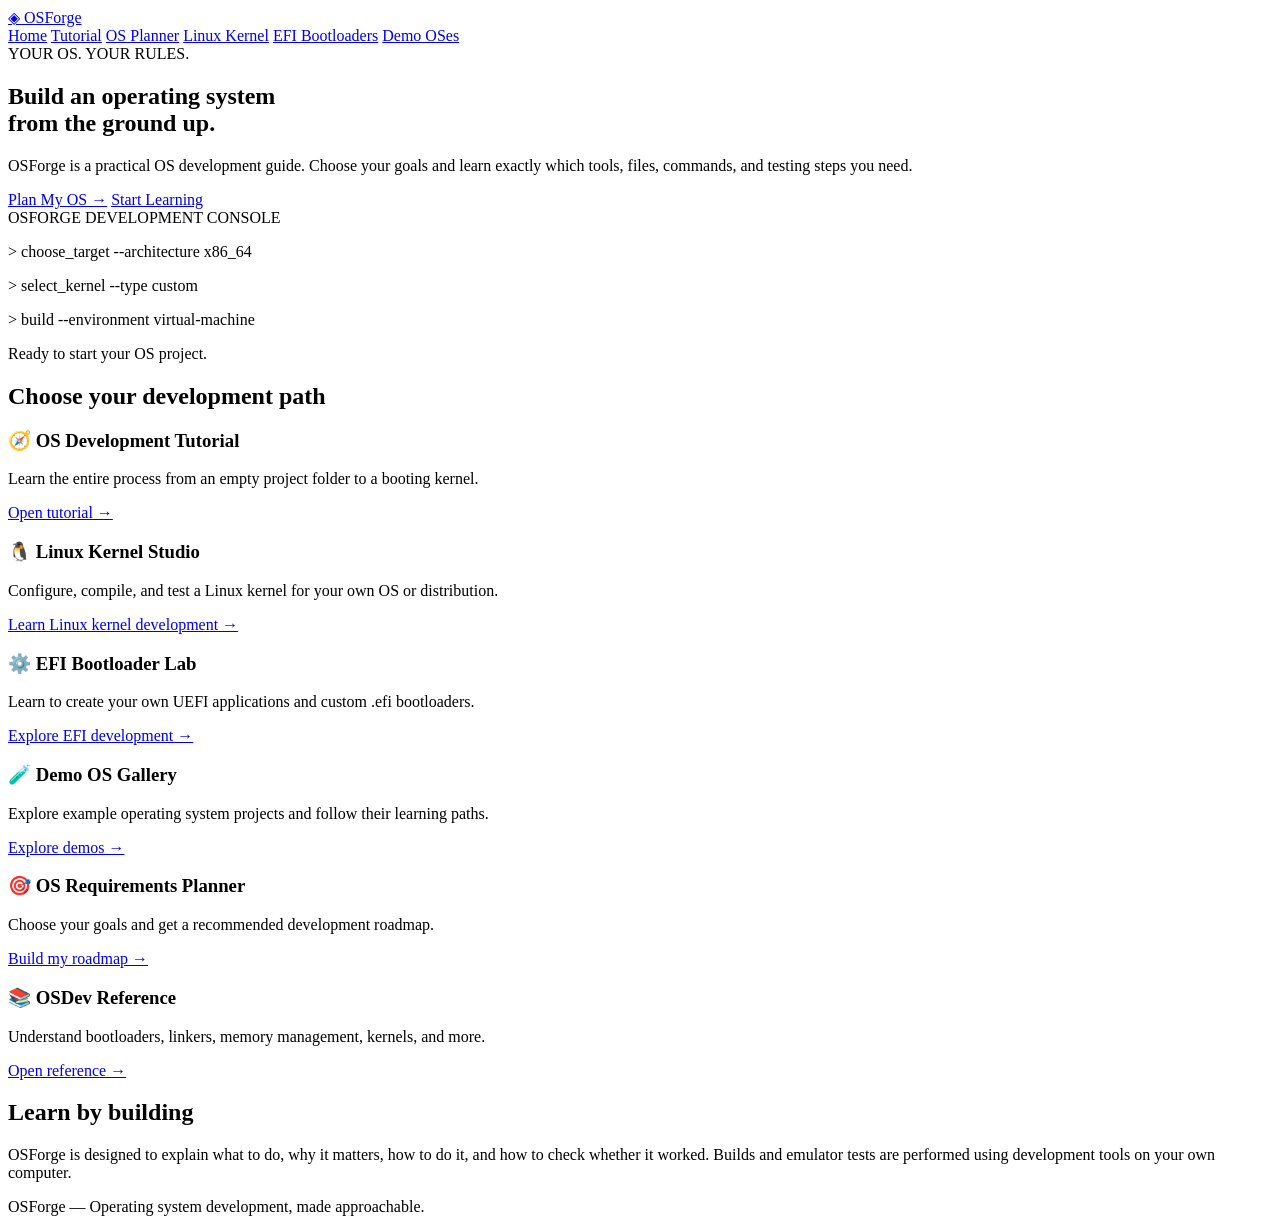
==== index.html @ 448cfeae "Add initial index.html for OSForge project" ====
<!DOCTYPE html>
<html lang="en">
<head>
  <meta charset="UTF-8">
  <meta name="viewport" content="width=device-width, initial-scale=1">
  <title>OSForge — Build Your Own Operating System</title>
  <link rel="stylesheet" href="styles.css">
</head>
<body>
<header class="topbar">
  <a class="brand" href="index.html">◈ OSForge</a>
  <nav>
    <a href="index.html">Home</a>
    <a href="start.html">Tutorial</a>
    <a href="planner.html">OS Planner</a>
    <a href="linux-kernel.html">Linux Kernel</a>
    <a href="efi-bootloader.html">EFI Bootloaders</a>
    <a href="demos.html">Demo OSes</a>
  </nav>
</header>

<main class="container">
  <section class="hero">
    <span class="eyebrow">YOUR OS. YOUR RULES.</span>
    <h1>Build an operating system<br><span>from the ground up.</span></h1>
    <p>OSForge is a practical OS development guide. Choose your goals and learn
    exactly which tools, files, commands, and testing steps you need.</p>
    <div class="actions">
      <a class="button" href="planner.html">Plan My OS →</a>
      <a class="button secondary" href="start.html">Start Learning</a>
    </div>
    <div class="terminal">
      <div>OSFORGE DEVELOPMENT CONSOLE</div>
      <p>&gt; choose_target --architecture x86_64</p>
      <p>&gt; select_kernel --type custom</p>
      <p>&gt; build --environment virtual-machine</p>
      <p class="success">Ready to start your OS project.</p>
    </div>
  </section>

  <section>
    <h2>Choose your development path</h2>
    <div class="grid">
      <article class="card">
        <h3>🧭 OS Development Tutorial</h3>
        <p>Learn the entire process from an empty project folder to a booting kernel.</p>
        <a href="start.html">Open tutorial →</a>
      </article>
      <article class="card">
        <h3>🐧 Linux Kernel Studio</h3>
        <p>Configure, compile, and test a Linux kernel for your own OS or distribution.</p>
        <a href="linux-kernel.html">Learn Linux kernel development →</a>
      </article>
      <article class="card">
        <h3>⚙️ EFI Bootloader Lab</h3>
        <p>Learn to create your own UEFI applications and custom .efi bootloaders.</p>
        <a href="efi-bootloader.html">Explore EFI development →</a>
      </article>
      <article class="card">
        <h3>🧪 Demo OS Gallery</h3>
        <p>Explore example operating system projects and follow their learning paths.</p>
        <a href="demos.html">Explore demos →</a>
      </article>
      <article class="card">
        <h3>🎯 OS Requirements Planner</h3>
        <p>Choose your goals and get a recommended development roadmap.</p>
        <a href="planner.html">Build my roadmap →</a>
      </article>
      <article class="card">
        <h3>📚 OSDev Reference</h3>
        <p>Understand bootloaders, linkers, memory management, kernels, and more.</p>
        <a href="glossary.html">Open reference →</a>
      </article>
    </div>
  </section>

  <section class="callout">
    <h2>Learn by building</h2>
    <p>OSForge is designed to explain what to do, why it matters, how to do it,
    and how to check whether it worked. Builds and emulator tests are performed
    using development tools on your own computer.</p>
  </section>
</main>

<footer>OSForge — Operating system development, made approachable.</footer>
</body>
</html>
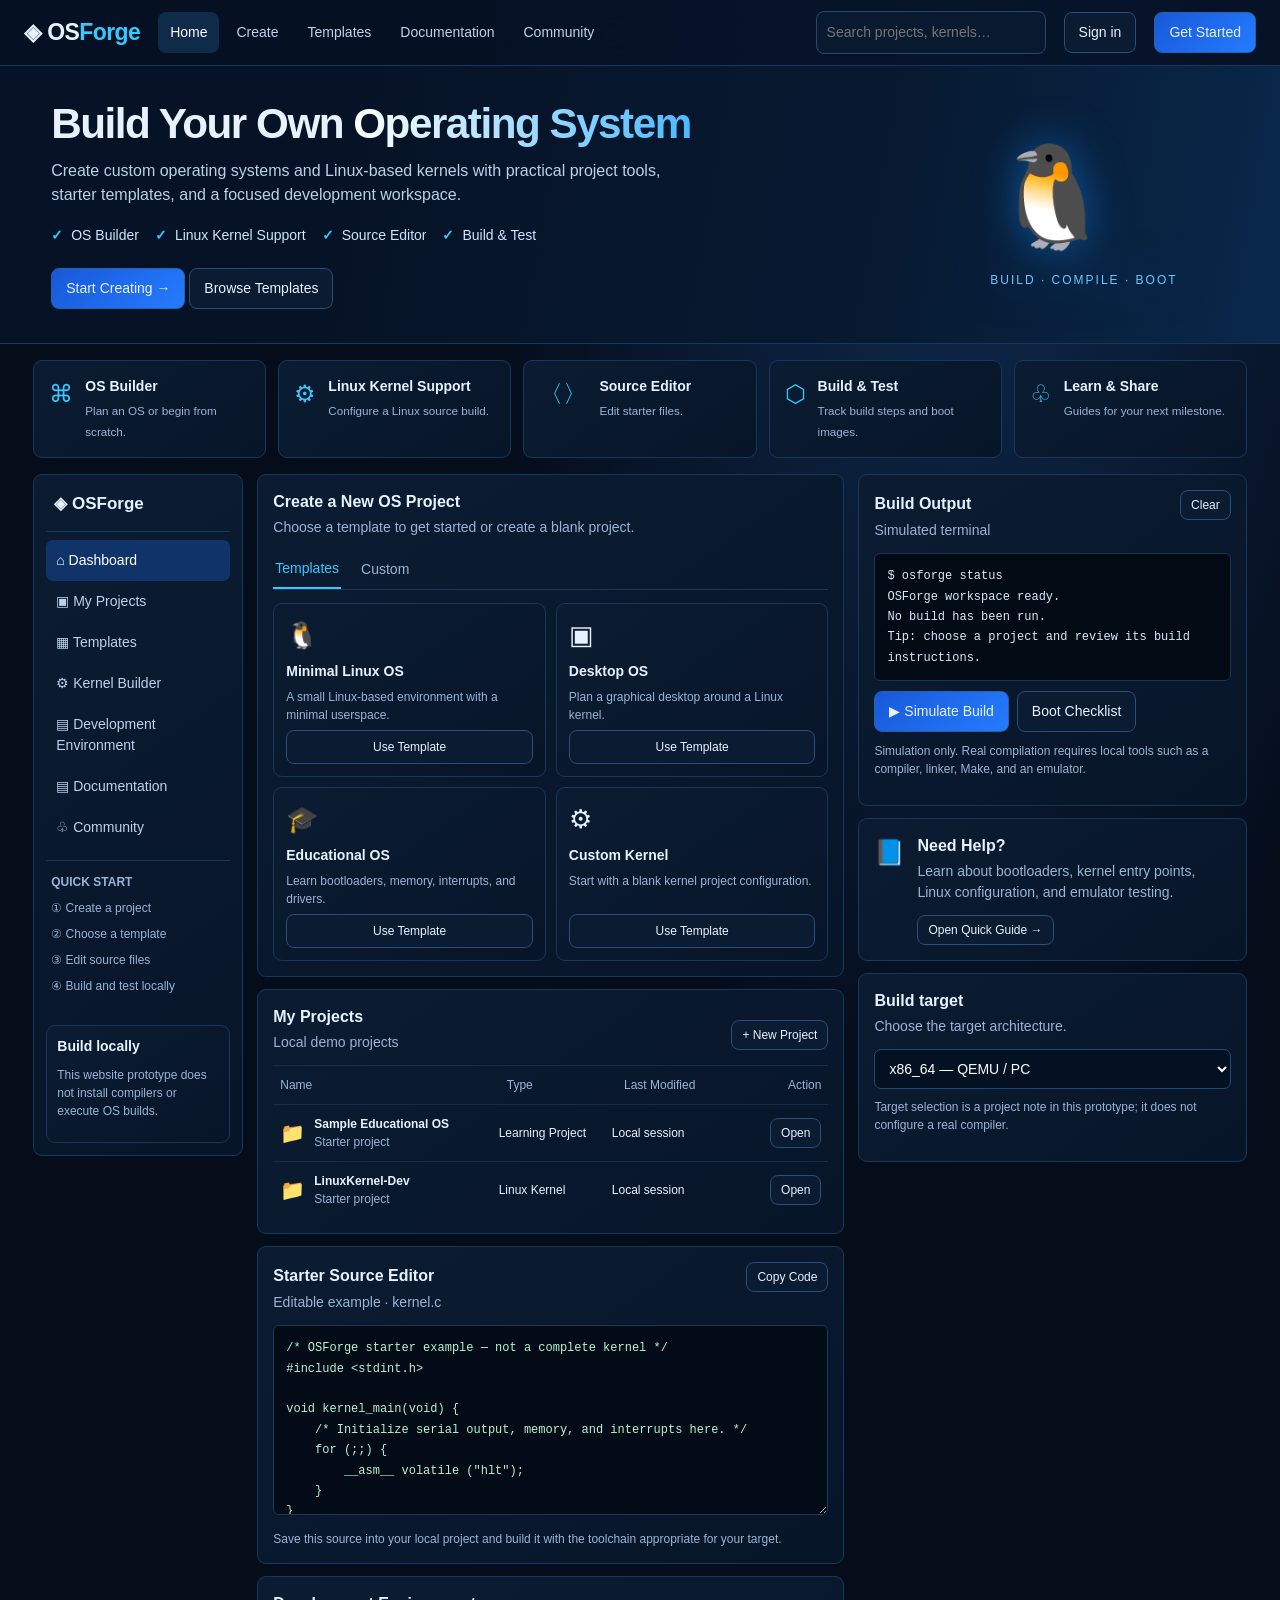
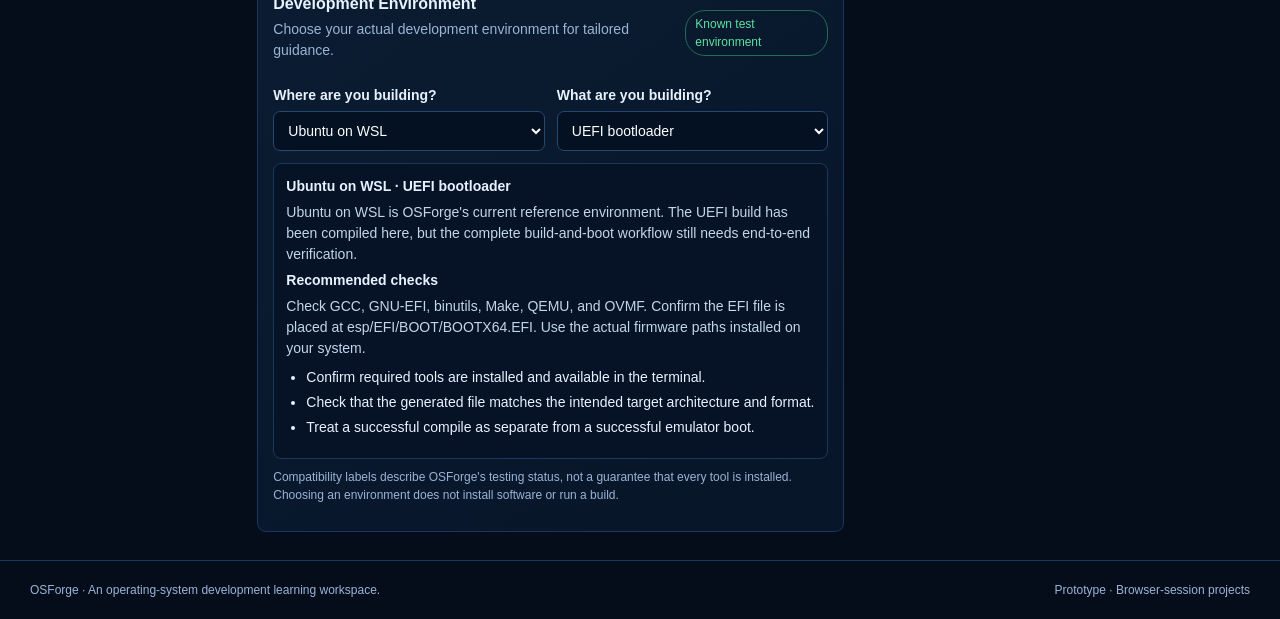
==== commit 3970fe58: "Revamp index.html with new layout and styles Updated the HTML structure, styles, and content for the" ====
--- a/index.html
+++ b/index.html
@@ -1,87 +1,422 @@
+ 
 <!DOCTYPE html>
 <html lang="en">
 <head>
-  <meta charset="UTF-8">
-  <meta name="viewport" content="width=device-width, initial-scale=1">
-  <title>OSForge — Build Your Own Operating System</title>
-  <link rel="stylesheet" href="styles.css">
+<meta charset="utf-8">
+<meta name="viewport" content="width=device-width,initial-scale=1">
+<title>OSForge — Build your operating system</title>
+<style>
+:root{--bg:#050d1b;--panel:#0a1930;--panel2:#0b203c;--line:#17385c;--text:#e8f2ff;--muted:#9ab4d6;--blue:#2875ff;--cyan:#36c8ff;--green:#5be3a1;--amber:#ffd27a}
+*{box-sizing:border-box}
+body{margin:0;background:radial-gradient(ellipse at 75% 0%,#102d55 0,transparent 36%),var(--bg);color:var(--text);font:14px/1.5 Inter,"Segoe UI",Arial,sans-serif}
+button,input,textarea,select{font:inherit}
+button{cursor:pointer;color:var(--text);border:1px solid #2463aa;border-radius:8px;padding:9px 14px;background:linear-gradient(135deg,#1759d8,#267bff)}
+button:hover{filter:brightness(1.15)}
+button.secondary{background:#0b1b32;border-color:#2b4d76}
+header{min-height:66px;border-bottom:1px solid var(--line);display:flex;align-items:center;gap:18px;padding:10px 24px;background:#061225dd;position:sticky;top:0;z-index:2;backdrop-filter:blur(14px)}
+.brand{font-size:23px;font-weight:800;letter-spacing:-.6px;white-space:nowrap}.brand span{color:var(--cyan)}
+nav{display:flex;gap:5px;flex:1}nav button{background:transparent;border:0;color:#bdd2ed;padding:10px 12px}nav button.active,nav button:hover{color:#fff;background:#102b4a}
+.search{width:min(230px,20vw);background:#091a30;border:1px solid #24496f;border-radius:8px;padding:10px;color:white}
+.hero{min-height:230px;padding:34px clamp(22px,4vw,60px);display:flex;align-items:center;justify-content:space-between;gap:24px;border-bottom:1px solid var(--line);background:linear-gradient(100deg,#061225 20%,#071a32 70%,#09284b)}
+.hero h1{font-size:clamp(29px,3.3vw,46px);line-height:1.12;margin:0 0 12px;letter-spacing:-1.5px}.gradient{background:linear-gradient(90deg,#fff,#49baff);background-clip:text;color:transparent}
+.hero p{color:#bdd0e8;font-size:16px;max-width:650px;margin:0 0 18px}.checks{display:flex;flex-wrap:wrap;gap:16px;color:#d1e4ff;margin:16px 0 22px}.checks span:before{content:"✓";color:var(--cyan);font-weight:800;margin-right:8px}
+.hero-art{font-size:100px;filter:drop-shadow(0 0 22px #128cff80);padding:0 4vw}
+.features{display:grid;grid-template-columns:repeat(5,minmax(0,1fr));gap:12px;padding:16px clamp(18px,2.6vw,40px)}
+.feature,.panel,.sidebar,.template{background:linear-gradient(145deg,#0b1c32,#071528);border:1px solid var(--line);border-radius:9px}
+.feature{padding:15px;display:flex;gap:12px;min-height:86px}.feature .ico{font-size:24px;color:var(--cyan)}.feature b{display:block;margin-bottom:3px}.feature small{color:var(--muted)}
+.layout{display:grid;grid-template-columns:210px minmax(300px,1fr) minmax(280px,32%);gap:14px;padding:0 clamp(18px,2.6vw,40px) 28px}
+.sidebar{padding:12px;height:max-content}.sidebrand{font-size:17px;font-weight:700;padding:4px 8px 14px;border-bottom:1px solid var(--line);margin-bottom:8px}
+.sidebtn{width:100%;display:flex;gap:10px;text-align:left;background:transparent;border:0;color:#bdd2ed;padding:10px;border-radius:7px}.sidebtn.active,.sidebtn:hover{background:#10346a;color:#fff}
+.quick{border-top:1px solid var(--line);margin-top:12px;padding:12px 5px;color:var(--muted);font-size:12px}.quick div{margin:8px 0}
+.maincol,.rightcol{display:flex;flex-direction:column;gap:12px;min-width:0}.panel{padding:15px}.panel h2{font-size:16px;margin:0 0 3px}.sub{color:var(--muted);margin:0 0 12px}
+.tabs{display:flex;gap:18px;border-bottom:1px solid var(--line);margin:10px 0 13px}.tabs button{background:transparent;border:0;border-radius:0;padding:8px 2px;color:var(--muted)}.tabs button.active{border-bottom:2px solid var(--cyan);color:var(--cyan)}
+.templates{display:grid;grid-template-columns:repeat(2,minmax(0,1fr));gap:10px}.template{padding:12px;display:flex;flex-direction:column;gap:6px;min-width:0}.template .bigico{font-size:26px}.template p{color:var(--muted);font-size:12px;margin:0;flex:1}.template button{padding:7px 6px;font-size:12px}.template.selected{border-color:var(--cyan);box-shadow:0 0 0 1px #36c8ff35}
+.projectrow{display:grid;grid-template-columns:1.4fr .7fr 1fr auto;gap:8px;align-items:center;padding:10px 7px;border-top:1px solid #142d49;font-size:12px}.projectrow.head{color:var(--muted)}.projectname{display:flex;align-items:center;gap:9px}.folder{font-size:20px}
+.tiny{padding:5px 10px;font-size:12px}.codehead{display:flex;justify-content:space-between;align-items:center;gap:10px}
+.code{width:100%;min-height:190px;resize:vertical;background:#030b16;color:#b6f3d5;border:1px solid #1b3859;border-radius:6px;padding:12px;font:12px/1.7 Consolas,monospace;tab-size:2}
+.terminal{background:#020a13;border:1px solid #1a3551;border-radius:6px;padding:12px;color:#d7e9ff;font:12px/1.7 Consolas,monospace;min-height:120px;white-space:pre-wrap;overflow-wrap:anywhere}
+.ok{color:var(--green)}.muted{color:var(--muted)}.notice{color:var(--muted);font-size:12px;margin-top:9px}.hidden{display:none!important}
+.formrow{display:flex;gap:8px;margin:10px 0}.formrow input,.formrow select,.field{min-width:0;flex:1;background:#041123;border:1px solid #24496f;border-radius:7px;padding:10px;color:white;width:100%}
+.field-label{display:block;margin:12px 0 5px;font-weight:600}.status{font-size:12px;border:1px solid #315477;border-radius:20px;padding:4px 9px;display:inline-block}
+.status.tested{color:var(--green);border-color:#246b54}.status.pending{color:var(--amber);border-color:#806334}
+.env-grid{display:grid;grid-template-columns:1fr 1fr;gap:12px}.env-info{background:#061326;border:1px solid #1b3859;border-radius:8px;padding:12px;margin-top:12px}.env-info h3{font-size:14px;margin:0 0 5px}.env-info p{margin:5px 0;color:#c3d5eb}.env-info ul{padding-left:20px;margin:8px 0}.env-info li{margin:4px 0}.tag{font-size:11px;color:var(--muted)}
+.help{display:flex;gap:12px;align-items:flex-start}.help .bigico{font-size:25px}
+footer{border-top:1px solid var(--line);padding:20px 30px;color:var(--muted);font-size:12px}
+@media(max-width:1100px){.features{grid-template-columns:repeat(3,1fr)}.layout{grid-template-columns:190px minmax(0,1fr)}.rightcol{grid-column:2}.hero-art{font-size:75px}}
+@media(max-width:720px){header{gap:10px;padding:10px 12px;flex-wrap:wrap}.brand{font-size:20px}nav{display:none}.search{flex:1;width:auto}.hero-art{display:none}.features{grid-template-columns:repeat(2,1fr)}.layout{grid-template-columns:1fr;padding:0 12px 20px}.sidebar{display:none}.rightcol{grid-column:auto}.projectrow{grid-template-columns:1fr auto}.projectrow>*:nth-child(2),.projectrow>*:nth-child(3){display:none}.feature{padding:10px}.features{padding:12px}.env-grid{grid-template-columns:1fr}.formrow{flex-wrap:wrap}}
+</style>
 </head>
 <body>
-<header class="topbar">
-  <a class="brand" href="index.html">◈ OSForge</a>
+<header>
+  <div class="brand">◈ OS<span>Forge</span></div>
   <nav>
-    <a href="index.html">Home</a>
-    <a href="start.html">Tutorial</a>
-    <a href="planner.html">OS Planner</a>
-    <a href="linux-kernel.html">Linux Kernel</a>
-    <a href="efi-bootloader.html">EFI Bootloaders</a>
-    <a href="demos.html">Demo OSes</a>
+    <button class="active" data-page="dashboard">Home</button>
+    <button data-page="create">Create</button>
+    <button data-page="templates">Templates</button>
+    <button data-page="docs">Documentation</button>
+    <button data-page="community">Community</button>
   </nav>
+  <input id="search" class="search" placeholder="Search projects, kernels…">
+  <button class="secondary" id="signin">Sign in</button>
+  <button id="getStarted">Get Started</button>
 </header>
 
-<main class="container">
-  <section class="hero">
-    <span class="eyebrow">YOUR OS. YOUR RULES.</span>
-    <h1>Build an operating system<br><span>from the ground up.</span></h1>
-    <p>OSForge is a practical OS development guide. Choose your goals and learn
-    exactly which tools, files, commands, and testing steps you need.</p>
-    <div class="actions">
-      <a class="button" href="planner.html">Plan My OS →</a>
-      <a class="button secondary" href="start.html">Start Learning</a>
+<section class="hero">
+  <div>
+    <h1>Build Your Own <span class="gradient">Operating System</span></h1>
+    <p>Create custom operating systems and Linux-based kernels with practical project tools, starter templates, and a focused development workspace.</p>
+    <div class="checks"><span>OS Builder</span><span>Linux Kernel Support</span><span>Source Editor</span><span>Build &amp; Test</span></div>
+    <button id="startCreating">Start Creating →</button>
+    <button class="secondary" id="browseTemplates">Browse Templates</button>
+  </div>
+  <div class="hero-art" aria-label="Penguin illustration">🐧<div style="font-size:12px;text-align:center;color:#65caff;letter-spacing:2px">BUILD · COMPILE · BOOT</div></div>
+</section>
+
+<section class="features">
+  <div class="feature"><div class="ico">⌘</div><div><b>OS Builder</b><small>Plan an OS or begin from scratch.</small></div></div>
+  <div class="feature"><div class="ico">⚙</div><div><b>Linux Kernel Support</b><small>Configure a Linux source build.</small></div></div>
+  <div class="feature"><div class="ico">〈〉</div><div><b>Source Editor</b><small>Edit starter files.</small></div></div>
+  <div class="feature"><div class="ico">⬡</div><div><b>Build &amp; Test</b><small>Track build steps and boot images.</small></div></div>
+  <div class="feature"><div class="ico">♧</div><div><b>Learn &amp; Share</b><small>Guides for your next milestone.</small></div></div>
+</section>
+
+<div class="layout">
+<aside class="sidebar">
+  <div class="sidebrand">◈ OSForge</div>
+  <button class="sidebtn active" data-page="dashboard">⌂ Dashboard</button>
+  <button class="sidebtn" data-page="projects">▣ My Projects</button>
+  <button class="sidebtn" data-page="templates">▦ Templates</button>
+  <button class="sidebtn" data-page="kernel">⚙ Kernel Builder</button>
+  <button class="sidebtn" data-page="environment">▤ Development Environment</button>
+  <button class="sidebtn" data-page="docs">▤ Documentation</button>
+  <button class="sidebtn" data-page="community">♧ Community</button>
+  <div class="quick"><b>QUICK START</b><div>① Create a project</div><div>② Choose a template</div><div>③ Edit source files</div><div>④ Build and test locally</div></div>
+  <div class="panel" style="padding:10px;margin-top:10px"><b>Build locally</b><p class="notice">This website prototype does not install compilers or execute OS builds.</p></div>
+</aside>
+
+<main class="maincol">
+<section class="panel" id="createPanel">
+  <h2 id="panelTitle">Create a New OS Project</h2>
+  <p class="sub" id="panelSub">Choose a template to get started or create a blank project.</p>
+  <div class="tabs">
+    <button class="active" data-tab="templates">Templates</button>
+    <button data-tab="custom">Custom</button>
+  </div>
+  <div id="templateGrid" class="templates">
+    <div class="template" data-template="Minimal Linux OS"><div class="bigico">🐧</div><b>Minimal Linux OS</b><p>A small Linux-based environment with a minimal userspace.</p><button class="secondary use-template">Use Template</button></div>
+    <div class="template" data-template="Desktop OS"><div class="bigico">▣</div><b>Desktop OS</b><p>Plan a graphical desktop around a Linux kernel.</p><button class="secondary use-template">Use Template</button></div>
+    <div class="template" data-template="Educational OS"><div class="bigico">🎓</div><b>Educational OS</b><p>Learn bootloaders, memory, interrupts, and drivers.</p><button class="secondary use-template">Use Template</button></div>
+    <div class="template" data-template="Custom Kernel"><div class="bigico">⚙</div><b>Custom Kernel</b><p>Start with a blank kernel project configuration.</p><button class="secondary use-template">Use Template</button></div>
+  </div>
+  <div id="customForm" class="hidden">
+    <label for="projectName">Project name</label>
+    <div class="formrow"><input id="projectName" placeholder="e.g. My Operating System"><select id="projectType"><option>Custom OS</option><option>Linux Kernel</option><option>Bootloader</option><option>Learning Project</option></select></div>
+    <label for="projectLang">Primary language</label>
+    <div class="formrow"><select id="projectLang"><option>C + Assembly</option><option>Rust</option><option>C</option><option>Assembly</option><option>Linux kernel (C)</option></select><button id="createProject">Create Project</button></div>
+    <p class="notice">Project names are stored only for this browser session in this prototype. No code is compiled or uploaded.</p>
+  </div>
+</section>
+
+<section class="panel">
+  <div class="codehead"><div><h2>My Projects</h2><p class="sub">Local demo projects</p></div><button class="secondary tiny" id="newProject">+ New Project</button></div>
+  <div class="projectrow head"><span>Name</span><span>Type</span><span>Last Modified</span><span>Action</span></div>
+  <div id="projectList"></div>
+</section>
+
+<section class="panel">
+  <div class="codehead"><h2>Starter Source Editor</h2><button class="secondary tiny" id="copyCode">Copy Code</button></div>
+  <p class="sub">Editable example · <span id="fileLabel">kernel.c</span></p>
+  <textarea id="editor" class="code" spellcheck="false">/* OSForge starter example — not a complete kernel */
+#include <stdint.h>
+
+void kernel_main(void) {
+    /* Initialize serial output, memory, and interrupts here. */
+    for (;;) {
+        __asm__ volatile ("hlt");
+    }
+}</textarea>
+  <div class="notice">Save this source into your local project and build it with the toolchain appropriate for your target.</div>
+</section>
+
+<section class="panel" id="environmentPanel">
+  <div class="codehead"><div><h2>Development Environment</h2><p class="sub">Choose your actual development environment for tailored guidance.</p></div><span id="compatStatus" class="status tested">Known test environment</span></div>
+  <div class="env-grid">
+    <div>
+      <label class="field-label" for="platform">Where are you building?</label>
+      <select id="platform" class="field">
+        <option value="wsl">Ubuntu on WSL</option>
+        <option value="linux">Native Linux</option>
+        <option value="windows">Native Windows</option>
+        <option value="macos">macOS</option>
+      </select>
     </div>
-    <div class="terminal">
-      <div>OSFORGE DEVELOPMENT CONSOLE</div>
-      <p>&gt; choose_target --architecture x86_64</p>
-      <p>&gt; select_kernel --type custom</p>
-      <p>&gt; build --environment virtual-machine</p>
-      <p class="success">Ready to start your OS project.</p>
+    <div>
+      <label class="field-label" for="tutorial">What are you building?</label>
+      <select id="tutorial" class="field">
+        <option value="uefi">UEFI bootloader</option>
+        <option value="bios">Legacy BIOS bootloader</option>
+        <option value="kernel">Custom kernel</option>
+        <option value="linux-kernel">Linux kernel</option>
+      </select>
     </div>
+  </div>
+  <div class="env-info" aria-live="polite">
+    <h3 id="envTitle">Ubuntu on WSL · UEFI bootloader</h3>
+    <p id="envStatusText">This is the reference environment currently being tested for OSForge's UEFI tutorial. Other configurations have not been verified by this project yet.</p>
+    <div id="envInstructions"></div>
+  </div>
+  <p class="notice">Compatibility labels describe OSForge's testing status, not a guarantee that every tool is installed. Choosing an environment does not install software or run a build.</p>
+</section>
+</main>
+
+<aside class="rightcol">
+  <section class="panel">
+    <div class="codehead"><h2>Build Output</h2><button class="secondary tiny" id="clearLog">Clear</button></div>
+    <p class="sub">Simulated terminal</p>
+    <div class="terminal" id="terminal">$ osforge status
+OSForge workspace ready.
+No build has been run.
+Tip: choose a project and review its build instructions.</div>
+    <div class="formrow"><button id="buildButton">▶ Simulate Build</button><button class="secondary" id="bootButton">Boot Checklist</button></div>
+    <p class="notice">Simulation only. Real compilation requires local tools such as a compiler, linker, Make, and an emulator.</p>
   </section>
-
-  <section>
-    <h2>Choose your development path</h2>
-    <div class="grid">
-      <article class="card">
-        <h3>🧭 OS Development Tutorial</h3>
-        <p>Learn the entire process from an empty project folder to a booting kernel.</p>
-        <a href="start.html">Open tutorial →</a>
-      </article>
-      <article class="card">
-        <h3>🐧 Linux Kernel Studio</h3>
-        <p>Configure, compile, and test a Linux kernel for your own OS or distribution.</p>
-        <a href="linux-kernel.html">Learn Linux kernel development →</a>
-      </article>
-      <article class="card">
-        <h3>⚙️ EFI Bootloader Lab</h3>
-        <p>Learn to create your own UEFI applications and custom .efi bootloaders.</p>
-        <a href="efi-bootloader.html">Explore EFI development →</a>
-      </article>
-      <article class="card">
-        <h3>🧪 Demo OS Gallery</h3>
-        <p>Explore example operating system projects and follow their learning paths.</p>
-        <a href="demos.html">Explore demos →</a>
-      </article>
-      <article class="card">
-        <h3>🎯 OS Requirements Planner</h3>
-        <p>Choose your goals and get a recommended development roadmap.</p>
-        <a href="planner.html">Build my roadmap →</a>
-      </article>
-      <article class="card">
-        <h3>📚 OSDev Reference</h3>
-        <p>Understand bootloaders, linkers, memory management, kernels, and more.</p>
-        <a href="glossary.html">Open reference →</a>
-      </article>
-    </div>
+  <section class="panel">
+    <div class="help"><div class="bigico">📘</div><div><h2>Need Help?</h2><p class="sub">Learn about bootloaders, kernel entry points, Linux configuration, and emulator testing.</p><button class="secondary tiny" id="docsButton">Open Quick Guide →</button></div></div>
   </section>
-
-  <section class="callout">
-    <h2>Learn by building</h2>
-    <p>OSForge is designed to explain what to do, why it matters, how to do it,
-    and how to check whether it worked. Builds and emulator tests are performed
-    using development tools on your own computer.</p>
+  <section class="panel">
+    <h2>Build target</h2><p class="sub">Choose the target architecture.</p>
+    <select id="target" class="field"><option>x86_64 — QEMU / PC</option><option>i686 — Legacy PC</option><option>AArch64 — ARM64</option><option>RISC-V 64</option></select>
+    <p class="notice">Target selection is a project note in this prototype; it does not configure a real compiler.</p>
   </section>
-</main>
-
-<footer>OSForge — Operating system development, made approachable.</footer>
+</aside>
+</div>
+
+<footer>OSForge · An operating-system development learning workspace. <span style="float:right">Prototype · Browser-session projects</span></footer>
+
+<script>
+const $ = s => document.querySelector(s);
+const $$ = s => [...document.querySelectorAll(s)];
+
+let projects = [
+  {name:"Sample Educational OS",type:"Learning Project",detail:"Starter project"},
+  {name:"LinuxKernel-Dev",type:"Linux Kernel",detail:"Starter project"}
+];
+
+function log(text){ $("#terminal").textContent = text; }
+
+function addProject(name,type,detail="Starter project"){
+  if(!name.trim()) return;
+  projects.unshift({name:name.trim(),type,detail});
+  renderProjects();
+  $("#projectName").value="";
+  log('$ project create "'+name.trim()+'"\nProject added to this browser session.\nNo files have been compiled.');
+}
+
+function renderProjects(){
+  const list=$("#projectList");
+  list.innerHTML="";
+  projects.forEach(p=>{
+    const row=document.createElement("div");
+    row.className="projectrow";
+    const name=document.createElement("span");
+    name.className="projectname";
+    const folder=document.createElement("span");
+    folder.className="folder";
+    folder.textContent="📁";
+    const details=document.createElement("span");
+    const title=document.createElement("b");
+    title.textContent=p.name;
+    const sub=document.createElement("br");
+    const small=document.createElement("span");
+    small.className="muted";
+    small.textContent=p.detail;
+    details.append(title,sub,small);
+    name.append(folder,details);
+    const type=document.createElement("span");
+    type.textContent=p.type;
+    const date=document.createElement("span");
+    date.textContent="Local session";
+    const button=document.createElement("button");
+    button.className="tiny secondary";
+    button.textContent="Open";
+    button.addEventListener("click",()=>openProject(p.name));
+    row.append(name,type,date,button);
+    list.append(row);
+  });
+}
+
+function openProject(name){
+  $("#panelTitle").textContent=name;
+  $("#panelSub").textContent="Workspace selected · edit the starter source below.";
+  $("#fileLabel").textContent=name.toLowerCase().replace(/[^a-z0-9]+/g,"-")+".c";
+  log('$ osforge open "'+name+'"\nWorkspace selected.\nEdit source and use your local compiler for a real build.');
+}
+
+function page(name){
+  $$("[data-page]").forEach(b=>b.classList.toggle("active",b.dataset.page===name));
+  const titles={
+    dashboard:["Create a New OS Project","Choose a template or create a blank project."],
+    create:["Create a New OS Project","Configure a new operating-system project."],
+    templates:["Project Templates","Choose a starting point for your OS project."],
+    projects:["My Projects","Your locally tracked demo projects."],
+    kernel:["Kernel Builder","Configure a kernel project and review the starter code."],
+    environment:["Development Environment","Choose your platform and view environment-specific setup guidance."],
+    docs:["Documentation","A quick orientation to the OS development workflow."],
+    community:["Community","Share ideas, compare designs, and learn OS development."]
+  };
+  const t=titles[name]||titles.dashboard;
+  $("#panelTitle").textContent=t[0];
+  $("#panelSub").textContent=t[1];
+
+  if(name==="environment"){
+    $("#environmentPanel").scrollIntoView({behavior:"smooth",block:"start"});
+    updateEnvironment();
+  }
+  if(name==="docs") log("$ help\n1. Choose a template.\n2. Select your actual development environment.\n3. Check toolchain and target requirements.\n4. Build locally and test in an emulator.\n5. Never run an untrusted kernel on your main system.");
+  if(name==="kernel") log("$ kernel-builder\nSelect a target, set up a suitable toolchain, then follow the kernel build documentation.\nThis page does not execute compiler commands.");
+  if(name==="community") log("$ community\nCommunity features are a future placeholder in this prototype.");
+  if(name==="projects") $("#projectList").scrollIntoView({behavior:"smooth",block:"start"});
+  if(name==="templates") $("#templateGrid").scrollIntoView({behavior:"smooth",block:"start"});
+}
+
+function updateEnvironment(){
+  const platform=$("#platform").value;
+  const tutorial=$("#tutorial").value;
+  const platformNames={
+    wsl:"Ubuntu on WSL",
+    linux:"Native Linux",
+    windows:"Native Windows",
+    macos:"macOS"
+  };
+  const tutorialNames={
+    uefi:"UEFI bootloader",
+    bios:"Legacy BIOS bootloader",
+    kernel:"Custom kernel",
+    "linux-kernel":"Linux kernel"
+  };
+  const tested=platform==="wsl";
+  $("#compatStatus").textContent=tested?"Known test environment":"Not yet verified";
+  $("#compatStatus").className="status "+(tested?"tested":"pending");
+  $("#envTitle").textContent=platformNames[platform]+" · "+tutorialNames[tutorial];
+
+  let summary="";
+  if(platform==="wsl"){
+    summary="Ubuntu on WSL is OSForge's current reference environment. The UEFI build has been compiled here, but the complete build-and-boot workflow still needs end-to-end verification.";
+  }else if(platform==="linux"){
+    summary="Native Linux may support similar GNU toolchains, but package names, firmware locations, permissions, and emulator setup vary by distribution. This environment has not been verified yet.";
+  }else if(platform==="windows"){
+    summary="Native Windows needs its own toolchain and emulator setup. Linux commands and Linux firmware paths will not work unchanged in PowerShell or Command Prompt. This environment has not been verified yet.";
+  }else{
+    summary="macOS needs a compatible compiler, linker, and emulator setup. Tool availability and CPU architecture may affect the instructions. This environment has not been verified yet.";
+  }
+  $("#envStatusText").textContent=summary;
+
+  const common={
+    uefi:{
+      wsl:"Check GCC, GNU-EFI, binutils, Make, QEMU, and OVMF. Confirm the EFI file is placed at esp/EFI/BOOT/BOOTX64.EFI. Use the actual firmware paths installed on your system.",
+      linux:"Check your distribution's packages for an x86_64 EFI toolchain, GNU-EFI headers/libraries, QEMU, and OVMF firmware. Firmware paths differ across distributions.",
+      windows:"Choose a deliberate build route: WSL, a configured GNU-EFI cross-toolchain, or another compatible EFI development environment. Do not run Linux Makefile commands directly in PowerShell without the required tools.",
+      macos:"Choose a compatible x86_64 EFI build toolchain and an emulator that can use appropriate UEFI firmware. Verify host and guest architecture compatibility before building."
+    },
+    bios:{
+      wsl:"Check NASM, a suitable compiler/linker if needed, and QEMU. A legacy BIOS boot sector must meet its boot format requirements, including the 512-byte sector and 0x55AA signature where applicable.",
+      linux:"Install or verify NASM and QEMU through your distribution. Confirm that the generated boot image matches the selected BIOS boot format.",
+      windows:"Use a configured NASM and QEMU installation or build inside WSL. Confirm the image format and boot-sector signature before testing.",
+      macos:"Use compatible NASM and emulator tools. Verify the image format and boot-sector requirements before testing."
+    },
+    kernel:{
+      wsl:"Select the target architecture first. Verify the matching compiler, linker, assembler, and boot protocol. A host compiler alone may not be a suitable cross-compiler.",
+      linux:"Install a toolchain appropriate for the target architecture and kernel design. Verify the linker script, entry point, and boot protocol.",
+      windows:"Choose a supported cross-compilation environment, such as a configured WSL toolchain, or install a compatible native toolchain. Build settings depend on the target.",
+      macos:"Choose a target-compatible cross-compiler and linker. Host architecture does not automatically determine the kernel's target architecture."
+    },
+    "linux-kernel":{
+      wsl:"For Linux kernel builds, verify the required build tools and the target architecture. Follow the official kernel documentation for configuration and compilation.",
+      linux:"Follow the official Linux kernel build documentation and install the development packages required by your distribution.",
+      windows:"A Linux environment such as WSL is usually the most straightforward route for the standard Linux kernel build workflow. Native Windows instructions are not verified here.",
+      macos:"A Linux VM or other supported Linux build environment may be the most practical route. This native macOS workflow is not verified here."
+    }
+  };
+
+  const text=common[tutorial][platform];
+  const heading=document.createElement("h3");
+  heading.textContent="Recommended checks";
+  const paragraph=document.createElement("p");
+  paragraph.textContent=text;
+  const list=document.createElement("ul");
+  [
+    "Confirm required tools are installed and available in the terminal.",
+    "Check that the generated file matches the intended target architecture and format.",
+    "Treat a successful compile as separate from a successful emulator boot."
+  ].forEach(item=>{
+    const li=document.createElement("li");
+    li.textContent=item;
+    list.append(li);
+  });
+  const box=$("#envInstructions");
+  box.replaceChildren(heading,paragraph,list);
+}
+
+$$("[data-page]").forEach(b=>b.addEventListener("click",()=>page(b.dataset.page)));
+
+$$("[data-tab]").forEach(b=>b.addEventListener("click",()=>{
+  const custom=b.dataset.tab==="custom";
+  $$("[data-tab]").forEach(t=>t.classList.toggle("active",t===b));
+  $("#templateGrid").classList.toggle("hidden",custom);
+  $("#customForm").classList.toggle("hidden",!custom);
+}));
+
+$$(".use-template").forEach(b=>b.addEventListener("click",()=>{
+  const card=b.closest(".template");
+  addProject(card.dataset.template,"OS Template",card.querySelector("p").textContent);
+  $$(".template").forEach(c=>c.classList.toggle("selected",c===card));
+}));
+
+$("#createProject").addEventListener("click",()=>{
+  addProject($("#projectName").value,$("#projectType").value,$("#projectLang").value);
+});
+$("#newProject").addEventListener("click",()=>{
+  $('[data-tab="custom"]').click();
+  $("#projectName").focus();
+});
+$("#startCreating").addEventListener("click",()=>{
+  $("#createPanel").scrollIntoView({behavior:"smooth"});
+  $("#projectName").focus();
+});
+$("#getStarted").addEventListener("click",()=>$("#startCreating").click());
+$("#browseTemplates").addEventListener("click",()=>page("templates"));
+$("#docsButton").addEventListener("click",()=>page("docs"));
+$("#signin").addEventListener("click",()=>alert("Sign-in is not connected in this prototype."));
+
+$("#copyCode").addEventListener("click",async()=>{
+  try{
+    await navigator.clipboard.writeText($("#editor").value);
+    log("$ clipboard\nSource copied to clipboard.");
+  }catch(e){
+    $("#editor").select();
+    log("$ clipboard\nSelect the highlighted source and copy it manually.");
+  }
+});
+
+$("#clearLog").addEventListener("click",()=>log("$"));
+$("#buildButton").addEventListener("click",()=>{
+  log('$ osforge build --target "'+$("#target").value+'"\nChecking workspace...\n✓ Source editor ready\n✓ Target selected\n! No compiler was launched: this is a browser prototype.\nInstall a suitable toolchain and build from your local terminal.');
+});
+$("#bootButton").addEventListener("click",()=>{
+  log("$ osforge boot-check\n[ ] Bootloader configured\n[ ] Kernel entry point linked\n[ ] Target architecture matches toolchain\n[ ] Boot image generated\n[ ] Test in an emulator\n\nChecklist only — no boot image was created.");
+});
+
+$("#platform").addEventListener("change",updateEnvironment);
+$("#tutorial").addEventListener("change",updateEnvironment);
+
+$("#search").addEventListener("input",e=>{
+  const q=e.target.value.toLowerCase();
+  $$(".template").forEach(t=>t.classList.toggle("hidden",!t.textContent.toLowerCase().includes(q)));
+  $$("#projectList .projectrow").forEach(r=>r.classList.toggle("hidden",!r.textContent.toLowerCase().includes(q)));
+});
+
+renderProjects();
+updateEnvironment();
+</script>
 </body>
 </html>
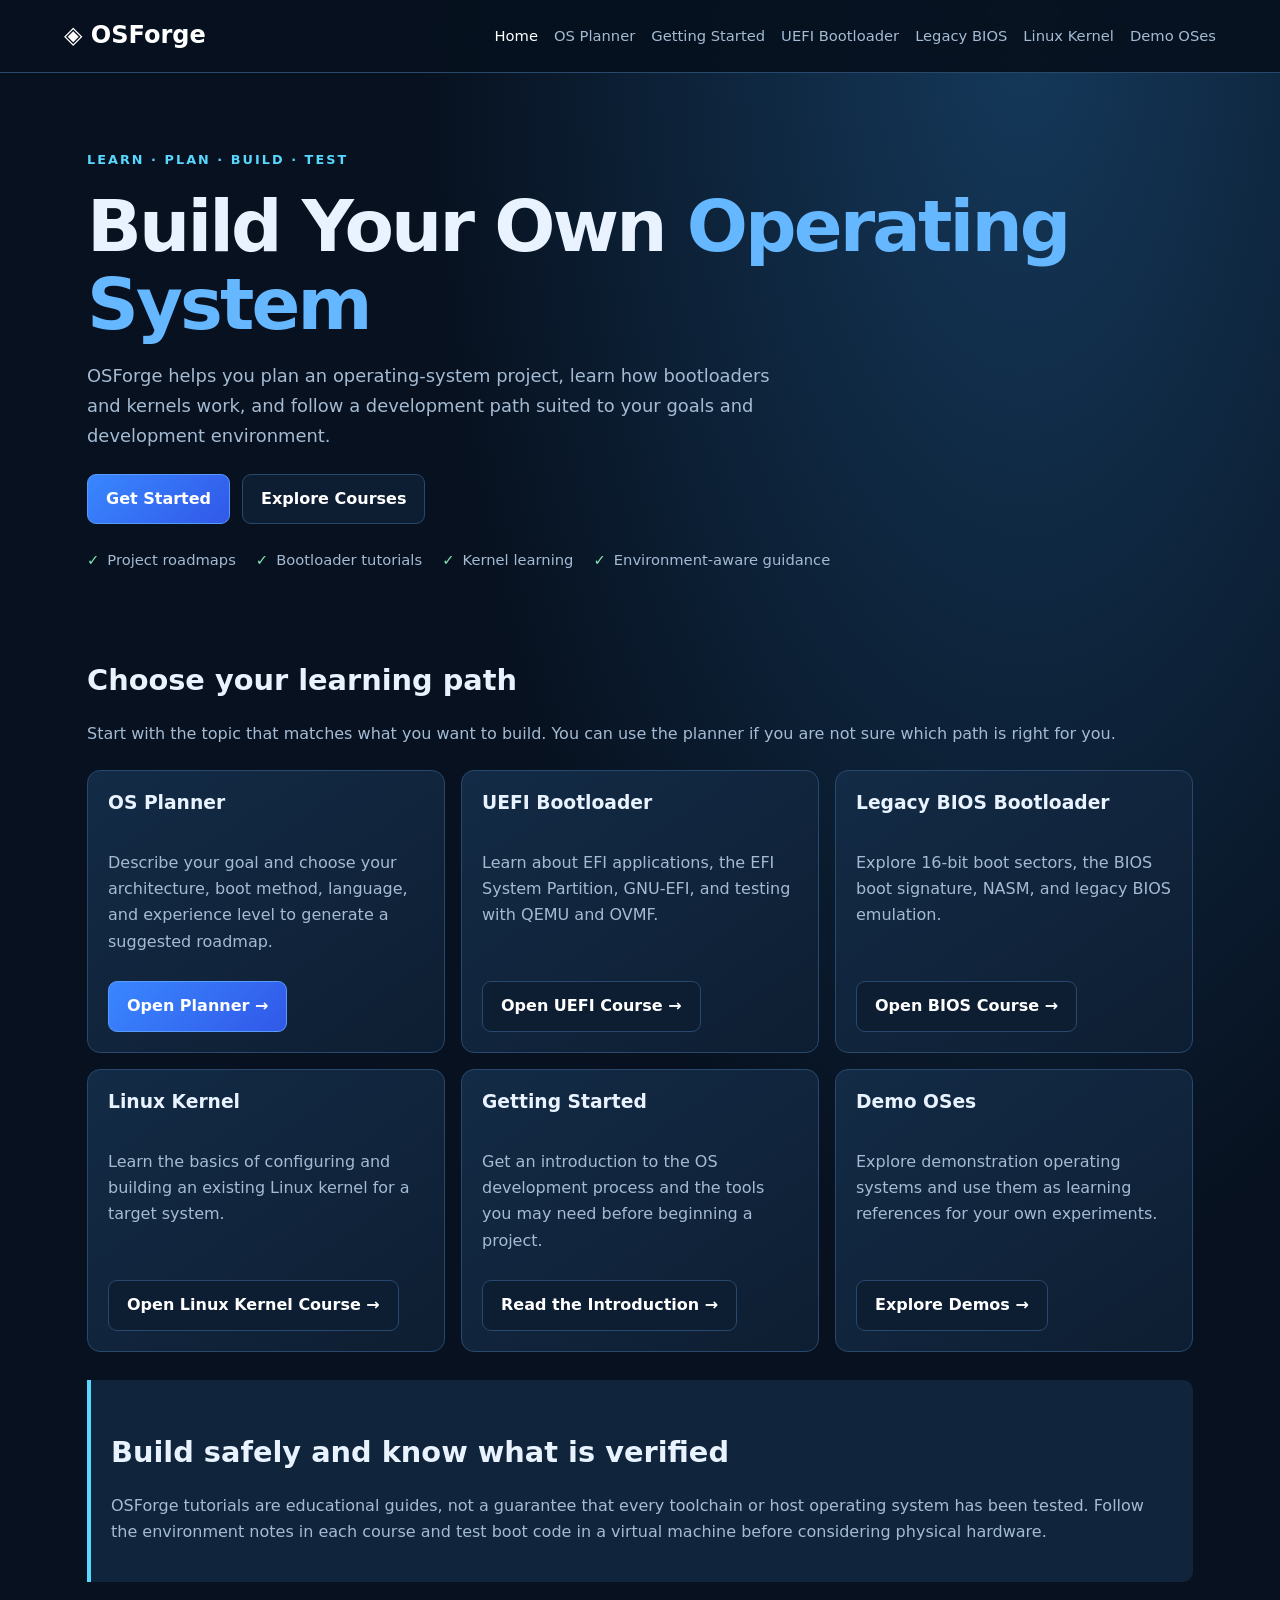
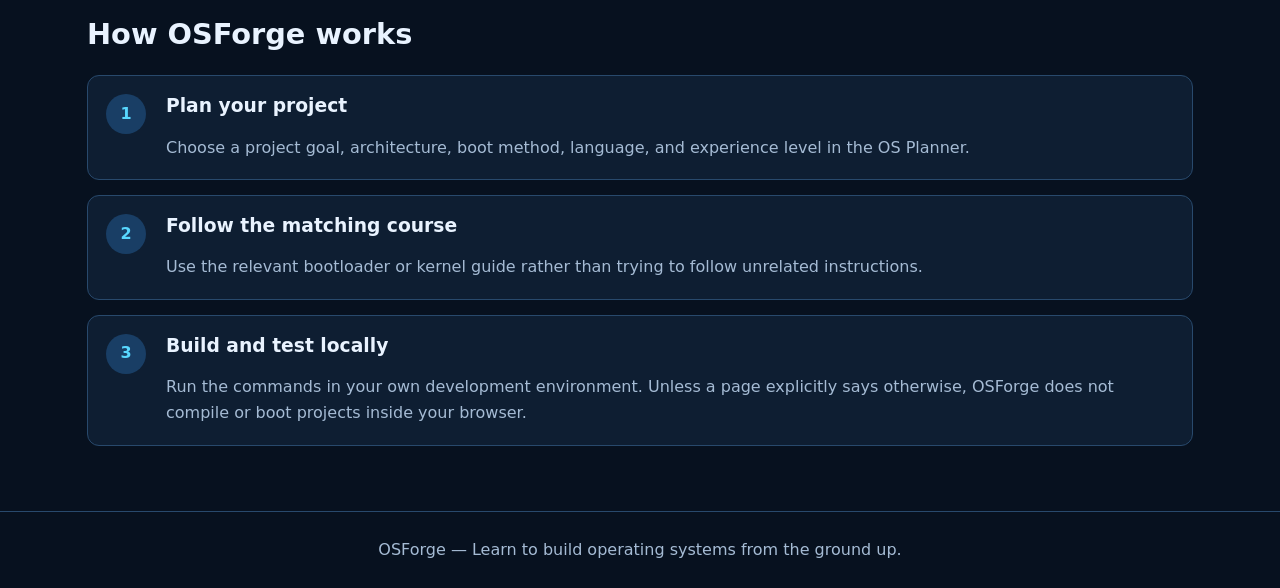
==== commit f1330774: "Refactor index.html for improved structure and SEO Updated HTML structure, improved accessibility, a" ====
--- a/index.html
+++ b/index.html
@@ -1,422 +1,128 @@
- 
 <!DOCTYPE html>
 <html lang="en">
 <head>
-<meta charset="utf-8">
-<meta name="viewport" content="width=device-width,initial-scale=1">
-<title>OSForge — Build your operating system</title>
-<style>
-:root{--bg:#050d1b;--panel:#0a1930;--panel2:#0b203c;--line:#17385c;--text:#e8f2ff;--muted:#9ab4d6;--blue:#2875ff;--cyan:#36c8ff;--green:#5be3a1;--amber:#ffd27a}
-*{box-sizing:border-box}
-body{margin:0;background:radial-gradient(ellipse at 75% 0%,#102d55 0,transparent 36%),var(--bg);color:var(--text);font:14px/1.5 Inter,"Segoe UI",Arial,sans-serif}
-button,input,textarea,select{font:inherit}
-button{cursor:pointer;color:var(--text);border:1px solid #2463aa;border-radius:8px;padding:9px 14px;background:linear-gradient(135deg,#1759d8,#267bff)}
-button:hover{filter:brightness(1.15)}
-button.secondary{background:#0b1b32;border-color:#2b4d76}
-header{min-height:66px;border-bottom:1px solid var(--line);display:flex;align-items:center;gap:18px;padding:10px 24px;background:#061225dd;position:sticky;top:0;z-index:2;backdrop-filter:blur(14px)}
-.brand{font-size:23px;font-weight:800;letter-spacing:-.6px;white-space:nowrap}.brand span{color:var(--cyan)}
-nav{display:flex;gap:5px;flex:1}nav button{background:transparent;border:0;color:#bdd2ed;padding:10px 12px}nav button.active,nav button:hover{color:#fff;background:#102b4a}
-.search{width:min(230px,20vw);background:#091a30;border:1px solid #24496f;border-radius:8px;padding:10px;color:white}
-.hero{min-height:230px;padding:34px clamp(22px,4vw,60px);display:flex;align-items:center;justify-content:space-between;gap:24px;border-bottom:1px solid var(--line);background:linear-gradient(100deg,#061225 20%,#071a32 70%,#09284b)}
-.hero h1{font-size:clamp(29px,3.3vw,46px);line-height:1.12;margin:0 0 12px;letter-spacing:-1.5px}.gradient{background:linear-gradient(90deg,#fff,#49baff);background-clip:text;color:transparent}
-.hero p{color:#bdd0e8;font-size:16px;max-width:650px;margin:0 0 18px}.checks{display:flex;flex-wrap:wrap;gap:16px;color:#d1e4ff;margin:16px 0 22px}.checks span:before{content:"✓";color:var(--cyan);font-weight:800;margin-right:8px}
-.hero-art{font-size:100px;filter:drop-shadow(0 0 22px #128cff80);padding:0 4vw}
-.features{display:grid;grid-template-columns:repeat(5,minmax(0,1fr));gap:12px;padding:16px clamp(18px,2.6vw,40px)}
-.feature,.panel,.sidebar,.template{background:linear-gradient(145deg,#0b1c32,#071528);border:1px solid var(--line);border-radius:9px}
-.feature{padding:15px;display:flex;gap:12px;min-height:86px}.feature .ico{font-size:24px;color:var(--cyan)}.feature b{display:block;margin-bottom:3px}.feature small{color:var(--muted)}
-.layout{display:grid;grid-template-columns:210px minmax(300px,1fr) minmax(280px,32%);gap:14px;padding:0 clamp(18px,2.6vw,40px) 28px}
-.sidebar{padding:12px;height:max-content}.sidebrand{font-size:17px;font-weight:700;padding:4px 8px 14px;border-bottom:1px solid var(--line);margin-bottom:8px}
-.sidebtn{width:100%;display:flex;gap:10px;text-align:left;background:transparent;border:0;color:#bdd2ed;padding:10px;border-radius:7px}.sidebtn.active,.sidebtn:hover{background:#10346a;color:#fff}
-.quick{border-top:1px solid var(--line);margin-top:12px;padding:12px 5px;color:var(--muted);font-size:12px}.quick div{margin:8px 0}
-.maincol,.rightcol{display:flex;flex-direction:column;gap:12px;min-width:0}.panel{padding:15px}.panel h2{font-size:16px;margin:0 0 3px}.sub{color:var(--muted);margin:0 0 12px}
-.tabs{display:flex;gap:18px;border-bottom:1px solid var(--line);margin:10px 0 13px}.tabs button{background:transparent;border:0;border-radius:0;padding:8px 2px;color:var(--muted)}.tabs button.active{border-bottom:2px solid var(--cyan);color:var(--cyan)}
-.templates{display:grid;grid-template-columns:repeat(2,minmax(0,1fr));gap:10px}.template{padding:12px;display:flex;flex-direction:column;gap:6px;min-width:0}.template .bigico{font-size:26px}.template p{color:var(--muted);font-size:12px;margin:0;flex:1}.template button{padding:7px 6px;font-size:12px}.template.selected{border-color:var(--cyan);box-shadow:0 0 0 1px #36c8ff35}
-.projectrow{display:grid;grid-template-columns:1.4fr .7fr 1fr auto;gap:8px;align-items:center;padding:10px 7px;border-top:1px solid #142d49;font-size:12px}.projectrow.head{color:var(--muted)}.projectname{display:flex;align-items:center;gap:9px}.folder{font-size:20px}
-.tiny{padding:5px 10px;font-size:12px}.codehead{display:flex;justify-content:space-between;align-items:center;gap:10px}
-.code{width:100%;min-height:190px;resize:vertical;background:#030b16;color:#b6f3d5;border:1px solid #1b3859;border-radius:6px;padding:12px;font:12px/1.7 Consolas,monospace;tab-size:2}
-.terminal{background:#020a13;border:1px solid #1a3551;border-radius:6px;padding:12px;color:#d7e9ff;font:12px/1.7 Consolas,monospace;min-height:120px;white-space:pre-wrap;overflow-wrap:anywhere}
-.ok{color:var(--green)}.muted{color:var(--muted)}.notice{color:var(--muted);font-size:12px;margin-top:9px}.hidden{display:none!important}
-.formrow{display:flex;gap:8px;margin:10px 0}.formrow input,.formrow select,.field{min-width:0;flex:1;background:#041123;border:1px solid #24496f;border-radius:7px;padding:10px;color:white;width:100%}
-.field-label{display:block;margin:12px 0 5px;font-weight:600}.status{font-size:12px;border:1px solid #315477;border-radius:20px;padding:4px 9px;display:inline-block}
-.status.tested{color:var(--green);border-color:#246b54}.status.pending{color:var(--amber);border-color:#806334}
-.env-grid{display:grid;grid-template-columns:1fr 1fr;gap:12px}.env-info{background:#061326;border:1px solid #1b3859;border-radius:8px;padding:12px;margin-top:12px}.env-info h3{font-size:14px;margin:0 0 5px}.env-info p{margin:5px 0;color:#c3d5eb}.env-info ul{padding-left:20px;margin:8px 0}.env-info li{margin:4px 0}.tag{font-size:11px;color:var(--muted)}
-.help{display:flex;gap:12px;align-items:flex-start}.help .bigico{font-size:25px}
-footer{border-top:1px solid var(--line);padding:20px 30px;color:var(--muted);font-size:12px}
-@media(max-width:1100px){.features{grid-template-columns:repeat(3,1fr)}.layout{grid-template-columns:190px minmax(0,1fr)}.rightcol{grid-column:2}.hero-art{font-size:75px}}
-@media(max-width:720px){header{gap:10px;padding:10px 12px;flex-wrap:wrap}.brand{font-size:20px}nav{display:none}.search{flex:1;width:auto}.hero-art{display:none}.features{grid-template-columns:repeat(2,1fr)}.layout{grid-template-columns:1fr;padding:0 12px 20px}.sidebar{display:none}.rightcol{grid-column:auto}.projectrow{grid-template-columns:1fr auto}.projectrow>*:nth-child(2),.projectrow>*:nth-child(3){display:none}.feature{padding:10px}.features{padding:12px}.env-grid{grid-template-columns:1fr}.formrow{flex-wrap:wrap}}
-</style>
+  <meta charset="UTF-8">
+  <meta name="viewport" content="width=device-width, initial-scale=1">
+  <meta name="description" content="Plan and learn operating-system development with OSForge.">
+  <title>OSForge — Build Your Operating System</title>
+  <link rel="stylesheet" href="styles.css">
+  <script src="site.js" defer></script>
 </head>
 <body>
-<header>
-  <div class="brand">◈ OS<span>Forge</span></div>
-  <nav>
-    <button class="active" data-page="dashboard">Home</button>
-    <button data-page="create">Create</button>
-    <button data-page="templates">Templates</button>
-    <button data-page="docs">Documentation</button>
-    <button data-page="community">Community</button>
+<header class="topbar">
+  <a class="brand" href="index.html" aria-label="OSForge home">◈ OSForge</a>
+  <nav aria-label="Main navigation">
+    <a href="index.html" aria-current="page">Home</a>
+    <a href="planner.html">OS Planner</a>
+    <a href="start.html">Getting Started</a>
+    <a href="efi-bootloader.html?course=uefi">UEFI Bootloader</a>
+    <a href="efi-bootloader.html?course=bios">Legacy BIOS</a>
+    <a href="linux-kernel.html">Linux Kernel</a>
+    <a href="demos.html">Demo OSes</a>
   </nav>
-  <input id="search" class="search" placeholder="Search projects, kernels…">
-  <button class="secondary" id="signin">Sign in</button>
-  <button id="getStarted">Get Started</button>
 </header>
 
-<section class="hero">
-  <div>
-    <h1>Build Your Own <span class="gradient">Operating System</span></h1>
-    <p>Create custom operating systems and Linux-based kernels with practical project tools, starter templates, and a focused development workspace.</p>
-    <div class="checks"><span>OS Builder</span><span>Linux Kernel Support</span><span>Source Editor</span><span>Build &amp; Test</span></div>
-    <button id="startCreating">Start Creating →</button>
-    <button class="secondary" id="browseTemplates">Browse Templates</button>
-  </div>
-  <div class="hero-art" aria-label="Penguin illustration">🐧<div style="font-size:12px;text-align:center;color:#65caff;letter-spacing:2px">BUILD · COMPILE · BOOT</div></div>
-</section>
+<main class="container">
+  <section class="hero">
+    <span class="eyebrow">LEARN · PLAN · BUILD · TEST</span>
+    <h1>Build Your Own <span>Operating System</span></h1>
+    <p>
+      OSForge helps you plan an operating-system project, learn how bootloaders
+      and kernels work, and follow a development path suited to your goals and
+      development environment.
+    </p>
+    <div class="actions">
+      <a class="button" href="planner.html">Get Started</a>
+      <a class="button secondary" href="#courses">Explore Courses</a>
+    </div>
+    <div class="checks" aria-label="OSForge features">
+      <span>Project roadmaps</span>
+      <span>Bootloader tutorials</span>
+      <span>Kernel learning</span>
+      <span>Environment-aware guidance</span>
+    </div>
+  </section>
 
-<section class="features">
-  <div class="feature"><div class="ico">⌘</div><div><b>OS Builder</b><small>Plan an OS or begin from scratch.</small></div></div>
-  <div class="feature"><div class="ico">⚙</div><div><b>Linux Kernel Support</b><small>Configure a Linux source build.</small></div></div>
-  <div class="feature"><div class="ico">〈〉</div><div><b>Source Editor</b><small>Edit starter files.</small></div></div>
-  <div class="feature"><div class="ico">⬡</div><div><b>Build &amp; Test</b><small>Track build steps and boot images.</small></div></div>
-  <div class="feature"><div class="ico">♧</div><div><b>Learn &amp; Share</b><small>Guides for your next milestone.</small></div></div>
-</section>
+  <section id="courses">
+    <h2>Choose your learning path</h2>
+    <p>Start with the topic that matches what you want to build. You can use the planner if you are not sure which path is right for you.</p>
 
-<div class="layout">
-<aside class="sidebar">
-  <div class="sidebrand">◈ OSForge</div>
-  <button class="sidebtn active" data-page="dashboard">⌂ Dashboard</button>
-  <button class="sidebtn" data-page="projects">▣ My Projects</button>
-  <button class="sidebtn" data-page="templates">▦ Templates</button>
-  <button class="sidebtn" data-page="kernel">⚙ Kernel Builder</button>
-  <button class="sidebtn" data-page="environment">▤ Development Environment</button>
-  <button class="sidebtn" data-page="docs">▤ Documentation</button>
-  <button class="sidebtn" data-page="community">♧ Community</button>
-  <div class="quick"><b>QUICK START</b><div>① Create a project</div><div>② Choose a template</div><div>③ Edit source files</div><div>④ Build and test locally</div></div>
-  <div class="panel" style="padding:10px;margin-top:10px"><b>Build locally</b><p class="notice">This website prototype does not install compilers or execute OS builds.</p></div>
-</aside>
+    <div class="grid">
+      <article class="card">
+        <h3>OS Planner</h3>
+        <p>Describe your goal and choose your architecture, boot method, language, and experience level to generate a suggested roadmap.</p>
+        <a class="button" href="planner.html">Open Planner →</a>
+      </article>
 
-<main class="maincol">
-<section class="panel" id="createPanel">
-  <h2 id="panelTitle">Create a New OS Project</h2>
-  <p class="sub" id="panelSub">Choose a template to get started or create a blank project.</p>
-  <div class="tabs">
-    <button class="active" data-tab="templates">Templates</button>
-    <button data-tab="custom">Custom</button>
-  </div>
-  <div id="templateGrid" class="templates">
-    <div class="template" data-template="Minimal Linux OS"><div class="bigico">🐧</div><b>Minimal Linux OS</b><p>A small Linux-based environment with a minimal userspace.</p><button class="secondary use-template">Use Template</button></div>
-    <div class="template" data-template="Desktop OS"><div class="bigico">▣</div><b>Desktop OS</b><p>Plan a graphical desktop around a Linux kernel.</p><button class="secondary use-template">Use Template</button></div>
-    <div class="template" data-template="Educational OS"><div class="bigico">🎓</div><b>Educational OS</b><p>Learn bootloaders, memory, interrupts, and drivers.</p><button class="secondary use-template">Use Template</button></div>
-    <div class="template" data-template="Custom Kernel"><div class="bigico">⚙</div><b>Custom Kernel</b><p>Start with a blank kernel project configuration.</p><button class="secondary use-template">Use Template</button></div>
-  </div>
-  <div id="customForm" class="hidden">
-    <label for="projectName">Project name</label>
-    <div class="formrow"><input id="projectName" placeholder="e.g. My Operating System"><select id="projectType"><option>Custom OS</option><option>Linux Kernel</option><option>Bootloader</option><option>Learning Project</option></select></div>
-    <label for="projectLang">Primary language</label>
-    <div class="formrow"><select id="projectLang"><option>C + Assembly</option><option>Rust</option><option>C</option><option>Assembly</option><option>Linux kernel (C)</option></select><button id="createProject">Create Project</button></div>
-    <p class="notice">Project names are stored only for this browser session in this prototype. No code is compiled or uploaded.</p>
-  </div>
-</section>
+      <article class="card">
+        <h3>UEFI Bootloader</h3>
+        <p>Learn about EFI applications, the EFI System Partition, GNU-EFI, and testing with QEMU and OVMF.</p>
+        <a class="button secondary" href="efi-bootloader.html?course=uefi">Open UEFI Course →</a>
+      </article>
 
-<section class="panel">
-  <div class="codehead"><div><h2>My Projects</h2><p class="sub">Local demo projects</p></div><button class="secondary tiny" id="newProject">+ New Project</button></div>
-  <div class="projectrow head"><span>Name</span><span>Type</span><span>Last Modified</span><span>Action</span></div>
-  <div id="projectList"></div>
-</section>
+      <article class="card">
+        <h3>Legacy BIOS Bootloader</h3>
+        <p>Explore 16-bit boot sectors, the BIOS boot signature, NASM, and legacy BIOS emulation.</p>
+        <a class="button secondary" href="efi-bootloader.html?course=bios">Open BIOS Course →</a>
+      </article>
 
-<section class="panel">
-  <div class="codehead"><h2>Starter Source Editor</h2><button class="secondary tiny" id="copyCode">Copy Code</button></div>
-  <p class="sub">Editable example · <span id="fileLabel">kernel.c</span></p>
-  <textarea id="editor" class="code" spellcheck="false">/* OSForge starter example — not a complete kernel */
-#include <stdint.h>
+      <article class="card">
+        <h3>Linux Kernel</h3>
+        <p>Learn the basics of configuring and building an existing Linux kernel for a target system.</p>
+        <a class="button secondary" href="linux-kernel.html">Open Linux Kernel Course →</a>
+      </article>
 
-void kernel_main(void) {
-    /* Initialize serial output, memory, and interrupts here. */
-    for (;;) {
-        __asm__ volatile ("hlt");
-    }
-}</textarea>
-  <div class="notice">Save this source into your local project and build it with the toolchain appropriate for your target.</div>
-</section>
+      <article class="card">
+        <h3>Getting Started</h3>
+        <p>Get an introduction to the OS development process and the tools you may need before beginning a project.</p>
+        <a class="button secondary" href="start.html">Read the Introduction →</a>
+      </article>
 
-<section class="panel" id="environmentPanel">
-  <div class="codehead"><div><h2>Development Environment</h2><p class="sub">Choose your actual development environment for tailored guidance.</p></div><span id="compatStatus" class="status tested">Known test environment</span></div>
-  <div class="env-grid">
-    <div>
-      <label class="field-label" for="platform">Where are you building?</label>
-      <select id="platform" class="field">
-        <option value="wsl">Ubuntu on WSL</option>
-        <option value="linux">Native Linux</option>
-        <option value="windows">Native Windows</option>
-        <option value="macos">macOS</option>
-      </select>
+      <article class="card">
+        <h3>Demo OSes</h3>
+        <p>Explore demonstration operating systems and use them as learning references for your own experiments.</p>
+        <a class="button secondary" href="demos.html">Explore Demos →</a>
+      </article>
     </div>
-    <div>
-      <label class="field-label" for="tutorial">What are you building?</label>
-      <select id="tutorial" class="field">
-        <option value="uefi">UEFI bootloader</option>
-        <option value="bios">Legacy BIOS bootloader</option>
-        <option value="kernel">Custom kernel</option>
-        <option value="linux-kernel">Linux kernel</option>
-      </select>
+  </section>
+
+  <section class="callout">
+    <h2>Build safely and know what is verified</h2>
+    <p>
+      OSForge tutorials are educational guides, not a guarantee that every
+      toolchain or host operating system has been tested. Follow the environment
+      notes in each course and test boot code in a virtual machine before
+      considering physical hardware.
+    </p>
+  </section>
+
+  <section>
+    <h2>How OSForge works</h2>
+    <div class="steps">
+      <article class="step">
+        <div>
+          <h3>Plan your project</h3>
+          <p>Choose a project goal, architecture, boot method, language, and experience level in the OS Planner.</p>
+        </div>
+      </article>
+      <article class="step">
+        <div>
+          <h3>Follow the matching course</h3>
+          <p>Use the relevant bootloader or kernel guide rather than trying to follow unrelated instructions.</p>
+        </div>
+      </article>
+      <article class="step">
+        <div>
+          <h3>Build and test locally</h3>
+          <p>Run the commands in your own development environment. Unless a page explicitly says otherwise, OSForge does not compile or boot projects inside your browser.</p>
+        </div>
+      </article>
     </div>
-  </div>
-  <div class="env-info" aria-live="polite">
-    <h3 id="envTitle">Ubuntu on WSL · UEFI bootloader</h3>
-    <p id="envStatusText">This is the reference environment currently being tested for OSForge's UEFI tutorial. Other configurations have not been verified by this project yet.</p>
-    <div id="envInstructions"></div>
-  </div>
-  <p class="notice">Compatibility labels describe OSForge's testing status, not a guarantee that every tool is installed. Choosing an environment does not install software or run a build.</p>
-</section>
+  </section>
 </main>
 
-<aside class="rightcol">
-  <section class="panel">
-    <div class="codehead"><h2>Build Output</h2><button class="secondary tiny" id="clearLog">Clear</button></div>
-    <p class="sub">Simulated terminal</p>
-    <div class="terminal" id="terminal">$ osforge status
-OSForge workspace ready.
-No build has been run.
-Tip: choose a project and review its build instructions.</div>
-    <div class="formrow"><button id="buildButton">▶ Simulate Build</button><button class="secondary" id="bootButton">Boot Checklist</button></div>
-    <p class="notice">Simulation only. Real compilation requires local tools such as a compiler, linker, Make, and an emulator.</p>
-  </section>
-  <section class="panel">
-    <div class="help"><div class="bigico">📘</div><div><h2>Need Help?</h2><p class="sub">Learn about bootloaders, kernel entry points, Linux configuration, and emulator testing.</p><button class="secondary tiny" id="docsButton">Open Quick Guide →</button></div></div>
-  </section>
-  <section class="panel">
-    <h2>Build target</h2><p class="sub">Choose the target architecture.</p>
-    <select id="target" class="field"><option>x86_64 — QEMU / PC</option><option>i686 — Legacy PC</option><option>AArch64 — ARM64</option><option>RISC-V 64</option></select>
-    <p class="notice">Target selection is a project note in this prototype; it does not configure a real compiler.</p>
-  </section>
-</aside>
-</div>
-
-<footer>OSForge · An operating-system development learning workspace. <span style="float:right">Prototype · Browser-session projects</span></footer>
-
-<script>
-const $ = s => document.querySelector(s);
-const $$ = s => [...document.querySelectorAll(s)];
-
-let projects = [
-  {name:"Sample Educational OS",type:"Learning Project",detail:"Starter project"},
-  {name:"LinuxKernel-Dev",type:"Linux Kernel",detail:"Starter project"}
-];
-
-function log(text){ $("#terminal").textContent = text; }
-
-function addProject(name,type,detail="Starter project"){
-  if(!name.trim()) return;
-  projects.unshift({name:name.trim(),type,detail});
-  renderProjects();
-  $("#projectName").value="";
-  log('$ project create "'+name.trim()+'"\nProject added to this browser session.\nNo files have been compiled.');
-}
-
-function renderProjects(){
-  const list=$("#projectList");
-  list.innerHTML="";
-  projects.forEach(p=>{
-    const row=document.createElement("div");
-    row.className="projectrow";
-    const name=document.createElement("span");
-    name.className="projectname";
-    const folder=document.createElement("span");
-    folder.className="folder";
-    folder.textContent="📁";
-    const details=document.createElement("span");
-    const title=document.createElement("b");
-    title.textContent=p.name;
-    const sub=document.createElement("br");
-    const small=document.createElement("span");
-    small.className="muted";
-    small.textContent=p.detail;
-    details.append(title,sub,small);
-    name.append(folder,details);
-    const type=document.createElement("span");
-    type.textContent=p.type;
-    const date=document.createElement("span");
-    date.textContent="Local session";
-    const button=document.createElement("button");
-    button.className="tiny secondary";
-    button.textContent="Open";
-    button.addEventListener("click",()=>openProject(p.name));
-    row.append(name,type,date,button);
-    list.append(row);
-  });
-}
-
-function openProject(name){
-  $("#panelTitle").textContent=name;
-  $("#panelSub").textContent="Workspace selected · edit the starter source below.";
-  $("#fileLabel").textContent=name.toLowerCase().replace(/[^a-z0-9]+/g,"-")+".c";
-  log('$ osforge open "'+name+'"\nWorkspace selected.\nEdit source and use your local compiler for a real build.');
-}
-
-function page(name){
-  $$("[data-page]").forEach(b=>b.classList.toggle("active",b.dataset.page===name));
-  const titles={
-    dashboard:["Create a New OS Project","Choose a template or create a blank project."],
-    create:["Create a New OS Project","Configure a new operating-system project."],
-    templates:["Project Templates","Choose a starting point for your OS project."],
-    projects:["My Projects","Your locally tracked demo projects."],
-    kernel:["Kernel Builder","Configure a kernel project and review the starter code."],
-    environment:["Development Environment","Choose your platform and view environment-specific setup guidance."],
-    docs:["Documentation","A quick orientation to the OS development workflow."],
-    community:["Community","Share ideas, compare designs, and learn OS development."]
-  };
-  const t=titles[name]||titles.dashboard;
-  $("#panelTitle").textContent=t[0];
-  $("#panelSub").textContent=t[1];
-
-  if(name==="environment"){
-    $("#environmentPanel").scrollIntoView({behavior:"smooth",block:"start"});
-    updateEnvironment();
-  }
-  if(name==="docs") log("$ help\n1. Choose a template.\n2. Select your actual development environment.\n3. Check toolchain and target requirements.\n4. Build locally and test in an emulator.\n5. Never run an untrusted kernel on your main system.");
-  if(name==="kernel") log("$ kernel-builder\nSelect a target, set up a suitable toolchain, then follow the kernel build documentation.\nThis page does not execute compiler commands.");
-  if(name==="community") log("$ community\nCommunity features are a future placeholder in this prototype.");
-  if(name==="projects") $("#projectList").scrollIntoView({behavior:"smooth",block:"start"});
-  if(name==="templates") $("#templateGrid").scrollIntoView({behavior:"smooth",block:"start"});
-}
-
-function updateEnvironment(){
-  const platform=$("#platform").value;
-  const tutorial=$("#tutorial").value;
-  const platformNames={
-    wsl:"Ubuntu on WSL",
-    linux:"Native Linux",
-    windows:"Native Windows",
-    macos:"macOS"
-  };
-  const tutorialNames={
-    uefi:"UEFI bootloader",
-    bios:"Legacy BIOS bootloader",
-    kernel:"Custom kernel",
-    "linux-kernel":"Linux kernel"
-  };
-  const tested=platform==="wsl";
-  $("#compatStatus").textContent=tested?"Known test environment":"Not yet verified";
-  $("#compatStatus").className="status "+(tested?"tested":"pending");
-  $("#envTitle").textContent=platformNames[platform]+" · "+tutorialNames[tutorial];
-
-  let summary="";
-  if(platform==="wsl"){
-    summary="Ubuntu on WSL is OSForge's current reference environment. The UEFI build has been compiled here, but the complete build-and-boot workflow still needs end-to-end verification.";
-  }else if(platform==="linux"){
-    summary="Native Linux may support similar GNU toolchains, but package names, firmware locations, permissions, and emulator setup vary by distribution. This environment has not been verified yet.";
-  }else if(platform==="windows"){
-    summary="Native Windows needs its own toolchain and emulator setup. Linux commands and Linux firmware paths will not work unchanged in PowerShell or Command Prompt. This environment has not been verified yet.";
-  }else{
-    summary="macOS needs a compatible compiler, linker, and emulator setup. Tool availability and CPU architecture may affect the instructions. This environment has not been verified yet.";
-  }
-  $("#envStatusText").textContent=summary;
-
-  const common={
-    uefi:{
-      wsl:"Check GCC, GNU-EFI, binutils, Make, QEMU, and OVMF. Confirm the EFI file is placed at esp/EFI/BOOT/BOOTX64.EFI. Use the actual firmware paths installed on your system.",
-      linux:"Check your distribution's packages for an x86_64 EFI toolchain, GNU-EFI headers/libraries, QEMU, and OVMF firmware. Firmware paths differ across distributions.",
-      windows:"Choose a deliberate build route: WSL, a configured GNU-EFI cross-toolchain, or another compatible EFI development environment. Do not run Linux Makefile commands directly in PowerShell without the required tools.",
-      macos:"Choose a compatible x86_64 EFI build toolchain and an emulator that can use appropriate UEFI firmware. Verify host and guest architecture compatibility before building."
-    },
-    bios:{
-      wsl:"Check NASM, a suitable compiler/linker if needed, and QEMU. A legacy BIOS boot sector must meet its boot format requirements, including the 512-byte sector and 0x55AA signature where applicable.",
-      linux:"Install or verify NASM and QEMU through your distribution. Confirm that the generated boot image matches the selected BIOS boot format.",
-      windows:"Use a configured NASM and QEMU installation or build inside WSL. Confirm the image format and boot-sector signature before testing.",
-      macos:"Use compatible NASM and emulator tools. Verify the image format and boot-sector requirements before testing."
-    },
-    kernel:{
-      wsl:"Select the target architecture first. Verify the matching compiler, linker, assembler, and boot protocol. A host compiler alone may not be a suitable cross-compiler.",
-      linux:"Install a toolchain appropriate for the target architecture and kernel design. Verify the linker script, entry point, and boot protocol.",
-      windows:"Choose a supported cross-compilation environment, such as a configured WSL toolchain, or install a compatible native toolchain. Build settings depend on the target.",
-      macos:"Choose a target-compatible cross-compiler and linker. Host architecture does not automatically determine the kernel's target architecture."
-    },
-    "linux-kernel":{
-      wsl:"For Linux kernel builds, verify the required build tools and the target architecture. Follow the official kernel documentation for configuration and compilation.",
-      linux:"Follow the official Linux kernel build documentation and install the development packages required by your distribution.",
-      windows:"A Linux environment such as WSL is usually the most straightforward route for the standard Linux kernel build workflow. Native Windows instructions are not verified here.",
-      macos:"A Linux VM or other supported Linux build environment may be the most practical route. This native macOS workflow is not verified here."
-    }
-  };
-
-  const text=common[tutorial][platform];
-  const heading=document.createElement("h3");
-  heading.textContent="Recommended checks";
-  const paragraph=document.createElement("p");
-  paragraph.textContent=text;
-  const list=document.createElement("ul");
-  [
-    "Confirm required tools are installed and available in the terminal.",
-    "Check that the generated file matches the intended target architecture and format.",
-    "Treat a successful compile as separate from a successful emulator boot."
-  ].forEach(item=>{
-    const li=document.createElement("li");
-    li.textContent=item;
-    list.append(li);
-  });
-  const box=$("#envInstructions");
-  box.replaceChildren(heading,paragraph,list);
-}
-
-$$("[data-page]").forEach(b=>b.addEventListener("click",()=>page(b.dataset.page)));
-
-$$("[data-tab]").forEach(b=>b.addEventListener("click",()=>{
-  const custom=b.dataset.tab==="custom";
-  $$("[data-tab]").forEach(t=>t.classList.toggle("active",t===b));
-  $("#templateGrid").classList.toggle("hidden",custom);
-  $("#customForm").classList.toggle("hidden",!custom);
-}));
-
-$$(".use-template").forEach(b=>b.addEventListener("click",()=>{
-  const card=b.closest(".template");
-  addProject(card.dataset.template,"OS Template",card.querySelector("p").textContent);
-  $$(".template").forEach(c=>c.classList.toggle("selected",c===card));
-}));
-
-$("#createProject").addEventListener("click",()=>{
-  addProject($("#projectName").value,$("#projectType").value,$("#projectLang").value);
-});
-$("#newProject").addEventListener("click",()=>{
-  $('[data-tab="custom"]').click();
-  $("#projectName").focus();
-});
-$("#startCreating").addEventListener("click",()=>{
-  $("#createPanel").scrollIntoView({behavior:"smooth"});
-  $("#projectName").focus();
-});
-$("#getStarted").addEventListener("click",()=>$("#startCreating").click());
-$("#browseTemplates").addEventListener("click",()=>page("templates"));
-$("#docsButton").addEventListener("click",()=>page("docs"));
-$("#signin").addEventListener("click",()=>alert("Sign-in is not connected in this prototype."));
-
-$("#copyCode").addEventListener("click",async()=>{
-  try{
-    await navigator.clipboard.writeText($("#editor").value);
-    log("$ clipboard\nSource copied to clipboard.");
-  }catch(e){
-    $("#editor").select();
-    log("$ clipboard\nSelect the highlighted source and copy it manually.");
-  }
-});
-
-$("#clearLog").addEventListener("click",()=>log("$"));
-$("#buildButton").addEventListener("click",()=>{
-  log('$ osforge build --target "'+$("#target").value+'"\nChecking workspace...\n✓ Source editor ready\n✓ Target selected\n! No compiler was launched: this is a browser prototype.\nInstall a suitable toolchain and build from your local terminal.');
-});
-$("#bootButton").addEventListener("click",()=>{
-  log("$ osforge boot-check\n[ ] Bootloader configured\n[ ] Kernel entry point linked\n[ ] Target architecture matches toolchain\n[ ] Boot image generated\n[ ] Test in an emulator\n\nChecklist only — no boot image was created.");
-});
-
-$("#platform").addEventListener("change",updateEnvironment);
-$("#tutorial").addEventListener("change",updateEnvironment);
-
-$("#search").addEventListener("input",e=>{
-  const q=e.target.value.toLowerCase();
-  $$(".template").forEach(t=>t.classList.toggle("hidden",!t.textContent.toLowerCase().includes(q)));
-  $$("#projectList .projectrow").forEach(r=>r.classList.toggle("hidden",!r.textContent.toLowerCase().includes(q)));
-});
-
-renderProjects();
-updateEnvironment();
-</script>
+<footer>
+  OSForge — Learn to build operating systems from the ground up.
+</footer>
 </body>
 </html>
--- a/styles.css
+++ b/styles.css
@@ -0,0 +1,358 @@
+:root {
+  color-scheme: dark;
+  --background: #07111f;
+  --panel: #0e1e32;
+  --panel-light: #132b46;
+  --border: #28496c;
+  --text: #e9f3ff;
+  --muted: #a5bbd4;
+  --blue: #3987ff;
+  --cyan: #58d7ff;
+  --green: #82e6b5;
+}
+
+* {
+  box-sizing: border-box;
+}
+
+html {
+  scroll-behavior: smooth;
+}
+
+body {
+  margin: 0;
+  background:
+    radial-gradient(ellipse at 80% 0%, #15395b 0%, transparent 42%),
+    var(--background);
+  color: var(--text);
+  font: 16px/1.65 system-ui, "Segoe UI", sans-serif;
+}
+
+a {
+  color: var(--cyan);
+  text-decoration: none;
+}
+
+a:hover {
+  text-decoration: underline;
+}
+
+a:focus-visible,
+button:focus-visible,
+input:focus-visible,
+select:focus-visible,
+textarea:focus-visible {
+  outline: 2px solid var(--cyan);
+  outline-offset: 3px;
+}
+
+.topbar {
+  position: sticky;
+  top: 0;
+  z-index: 10;
+  display: flex;
+  align-items: center;
+  justify-content: space-between;
+  gap: 20px;
+  flex-wrap: wrap;
+  padding: 16px 5%;
+  background: #07111ff2;
+  border-bottom: 1px solid var(--border);
+  backdrop-filter: blur(12px);
+}
+
+.brand {
+  color: white;
+  font-size: 1.5rem;
+  font-weight: 800;
+  white-space: nowrap;
+}
+
+.topbar nav {
+  display: flex;
+  flex-wrap: wrap;
+  gap: 16px;
+}
+
+.topbar nav a {
+  color: var(--muted);
+  font-size: 0.92rem;
+}
+
+.topbar nav a:hover,
+.topbar nav a[aria-current="page"] {
+  color: white;
+}
+
+.container {
+  max-width: 1150px;
+  margin: auto;
+  padding: 35px 22px 65px;
+}
+
+.hero {
+  padding: 38px 0 55px;
+}
+
+.eyebrow {
+  color: var(--cyan);
+  font-size: 0.8rem;
+  font-weight: 800;
+  letter-spacing: 0.16em;
+}
+
+h1 {
+  font-size: clamp(2.3rem, 6vw, 4.5rem);
+  line-height: 1.08;
+  letter-spacing: -0.04em;
+  margin: 16px 0;
+}
+
+h1 span {
+  color: #65b7ff;
+}
+
+h2 {
+  margin-top: 35px;
+  font-size: 1.8rem;
+  line-height: 1.2;
+}
+
+h3 {
+  margin-top: 0;
+  line-height: 1.3;
+}
+
+p {
+  color: var(--muted);
+}
+
+.hero > p {
+  max-width: 720px;
+  font-size: 1.12rem;
+}
+
+.actions {
+  display: flex;
+  flex-wrap: wrap;
+  gap: 12px;
+  margin: 24px 0;
+}
+
+.button {
+  display: inline-block;
+  padding: 11px 18px;
+  background: linear-gradient(135deg, #3987ff, #3158e8);
+  border: 1px solid #579bff;
+  border-radius: 9px;
+  color: white;
+  font-weight: 700;
+  text-align: center;
+  text-decoration: none;
+}
+
+.button:hover {
+  filter: brightness(1.1);
+  text-decoration: none;
+}
+
+.button.secondary {
+  background: var(--panel);
+  border-color: var(--border);
+}
+
+.checks {
+  display: flex;
+  flex-wrap: wrap;
+  gap: 10px 20px;
+  margin: 22px 0 0;
+  color: var(--muted);
+  font-size: 0.92rem;
+}
+
+.checks span::before {
+  content: "✓";
+  color: var(--green);
+  font-weight: 800;
+  margin-right: 8px;
+}
+
+.grid {
+  display: grid;
+  grid-template-columns: repeat(3, minmax(0, 1fr));
+  gap: 16px;
+  margin: 22px 0;
+}
+
+.card {
+  display: flex;
+  flex-direction: column;
+  padding: 20px;
+  background: linear-gradient(145deg, var(--panel-light), var(--panel));
+  border: 1px solid var(--border);
+  border-radius: 13px;
+  min-width: 0;
+}
+
+.card p {
+  flex: 1;
+}
+
+.card .button {
+  align-self: flex-start;
+  margin-top: 10px;
+}
+
+.terminal {
+  margin-top: 30px;
+  padding: 20px;
+  overflow-x: auto;
+  background: #020811;
+  border: 1px solid #25527d;
+  border-radius: 12px;
+  font-family: Consolas, monospace;
+}
+
+.terminal p {
+  margin: 8px 0;
+  color: #a6d7ff;
+}
+
+.success {
+  color: var(--green) !important;
+}
+
+.callout {
+  margin: 28px 0;
+  padding: 20px;
+  background: #10253b;
+  border-left: 4px solid var(--cyan);
+  border-radius: 0 10px 10px 0;
+}
+
+.warning {
+  border-left-color: #ffbf69;
+  background: #292216;
+}
+
+.steps {
+  display: grid;
+  gap: 15px;
+  counter-reset: step;
+}
+
+.step {
+  counter-increment: step;
+  display: grid;
+  grid-template-columns: 45px 1fr;
+  gap: 15px;
+  padding: 18px;
+  background: var(--panel);
+  border: 1px solid var(--border);
+  border-radius: 12px;
+}
+
+.step::before {
+  content: counter(step);
+  display: grid;
+  place-items: center;
+  width: 40px;
+  height: 40px;
+  background: #193e65;
+  color: var(--cyan);
+  border-radius: 50%;
+  font-weight: 800;
+}
+
+.step h3 {
+  margin-bottom: 5px;
+}
+
+.step p {
+  margin-bottom: 0;
+}
+
+pre {
+  padding: 16px;
+  overflow-x: auto;
+  background: #020811;
+  border: 1px solid var(--border);
+  border-radius: 9px;
+  color: #a6f2d1;
+  font: 0.9rem/1.6 Consolas, monospace;
+}
+
+code {
+  color: #a6f2d1;
+  overflow-wrap: anywhere;
+}
+
+.field {
+  display: grid;
+  gap: 7px;
+  margin: 17px 0;
+}
+
+label {
+  font-weight: 700;
+}
+
+select,
+input,
+textarea {
+  width: 100%;
+  padding: 11px;
+  color: var(--text);
+  background: #06111f;
+  border: 1px solid #345778;
+  border-radius: 8px;
+  font: inherit;
+}
+
+button {
+  cursor: pointer;
+  font: inherit;
+}
+
+.result {
+  margin-top: 22px;
+  padding: 22px;
+  background: var(--panel);
+  border: 1px solid var(--blue);
+  border-radius: 12px;
+}
+
+.result li {
+  margin: 10px 0;
+  color: var(--muted);
+}
+
+footer {
+  padding: 25px;
+  border-top: 1px solid var(--border);
+  text-align: center;
+  color: var(--muted);
+}
+
+@media (max-width: 800px) {
+  .grid {
+    grid-template-columns: 1fr;
+  }
+
+  .topbar {
+    position: static;
+  }
+
+  .topbar nav {
+    width: 100%;
+    gap: 10px 14px;
+  }
+
+  .container {
+    padding: 20px 16px 45px;
+  }
+
+  .hero {
+    padding-top: 25px;
+  }
+}
